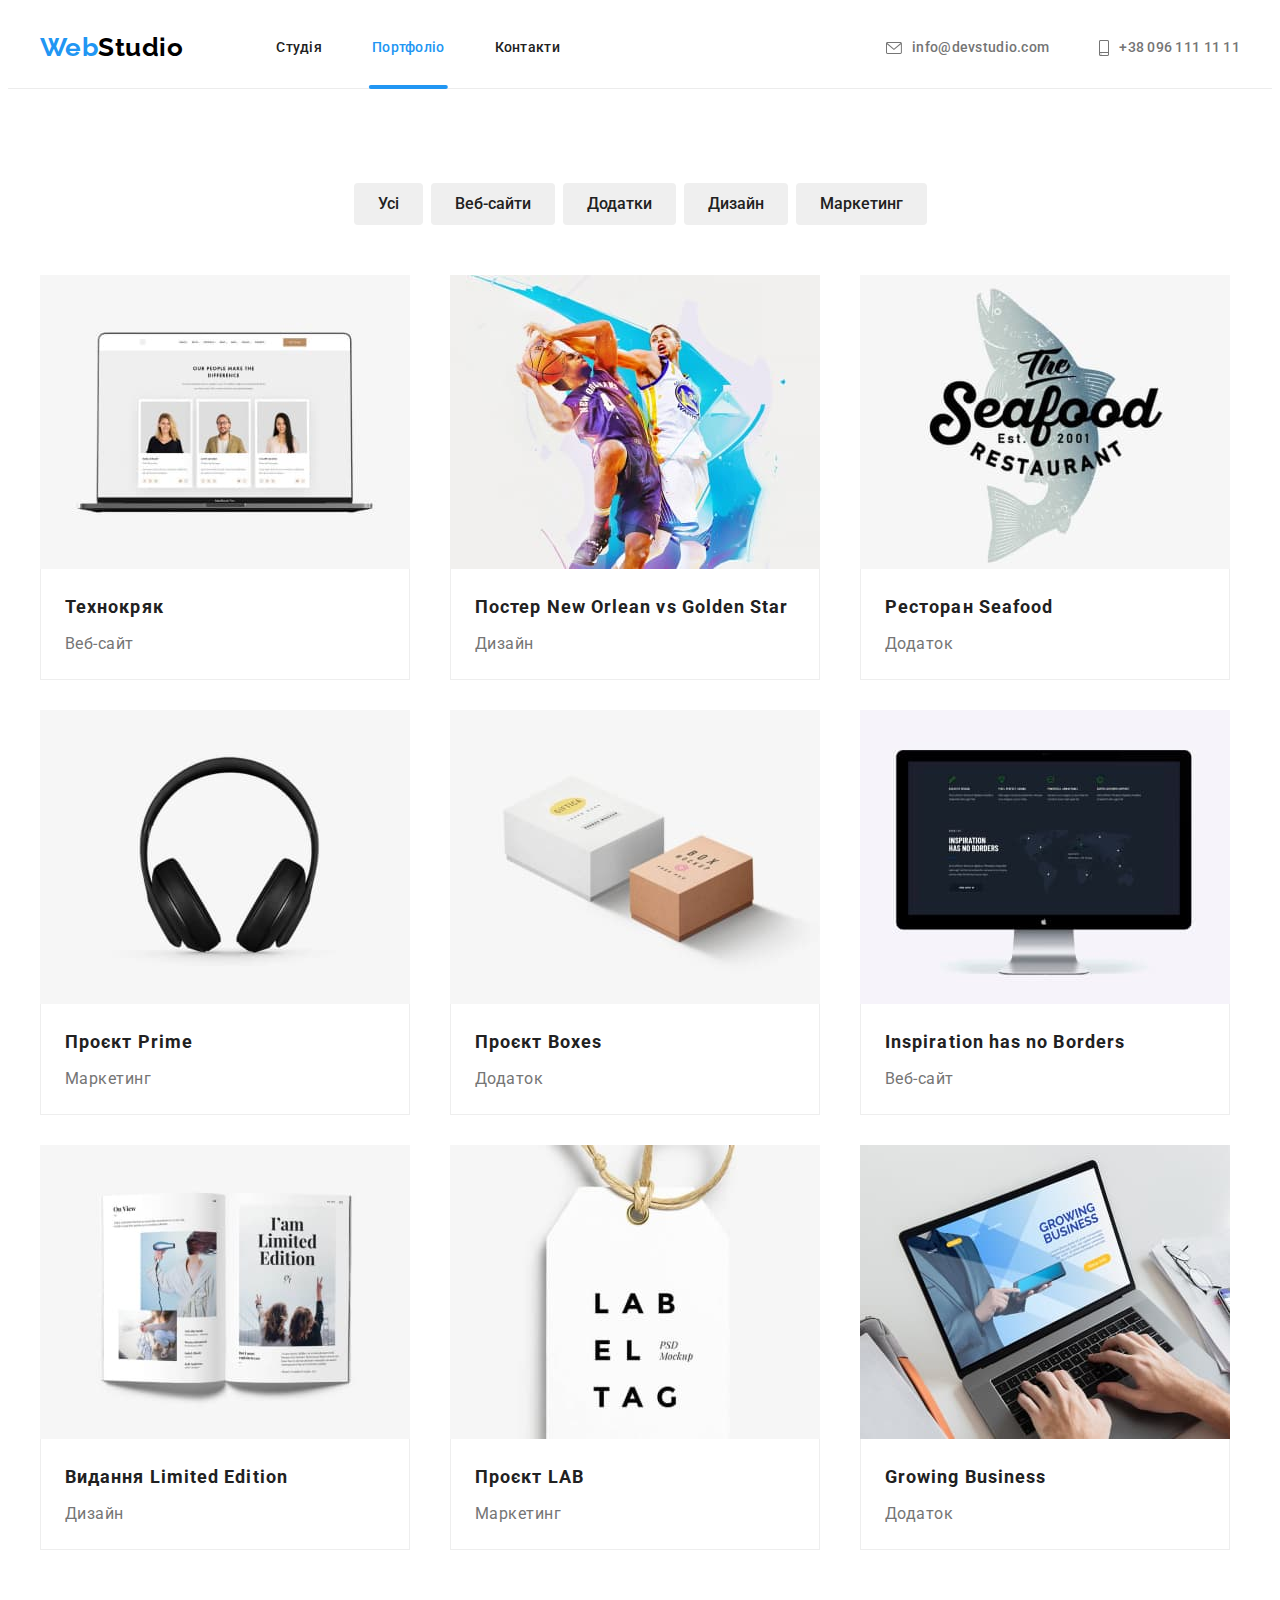
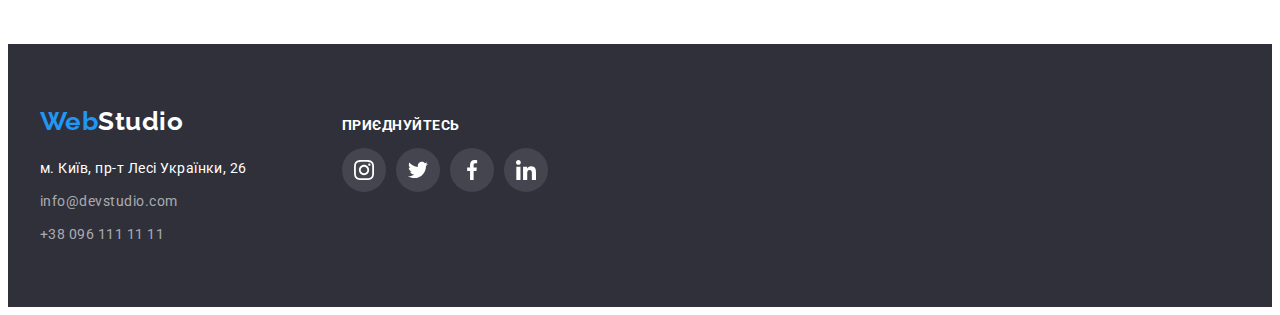
==== portfolio.html @ 2c67668e "Add hw5" ====
<!DOCTYPE html>
<html lang="uk">
  <head>
    <meta charset="UTF-8" />
    <meta http-equiv="X-UA-Compatible" content="IE=edge" />
    <meta name="viewport" content="width=device-width, initial-scale=1.0" />
    <title>Портфоліо</title>
    <link rel="preconnect" href="https://fonts.googleapis.com" />
    <link rel="preconnect" href="https://fonts.gstatic.com" crossorigin />
    <link
      href="https://fonts.googleapis.com/css2?family=Raleway:wght@700&family=Roboto:wght@400;500;700;900&display=swap"
      rel="stylesheet"
    />
    <link
      rel="stylesheet"
      href="https://cdnjs.cloudflare.com/ajax/libs/modern-normalize/1.1.0/modern-normalize.min.css"
      integrity="sha512-wpPYUAdjBVSE4KJnH1VR1HeZfpl1ub8YT/NKx4PuQ5NmX2tKuGu6U/JRp5y+Y8XG2tV+wKQpNHVUX03MfMFn9Q=="
      crossorigin="anonymous"
      referrerpolicy="no-referrer"
    />
    <link rel="stylesheet" href="./css/styles.css" />
  </head>

  <body>
    <!--Шапка сайта-->

    <header class="upper">
      <div class="container upper-block">
        <nav class="site-navig">
          <a href="./index.html" class="logo-black"
            ><span lang="en"><span class="logo-blue">Web</span>Studio</span></a
          >
          <ul class="site-nav list">
            <li class="item"><a href="./index.html" class="link">Студія</a></li>
            <li class="item"><a href="./portfolio.html" class="link current">Портфоліо</a></li>
            <li class="item"><a href="" class="link">Контакти</a></li>
          </ul>
        </nav>
        <ul class="contacts list">
          <li class="item">
            <a href="mailto:info@devstudio.com" class="link"
              ><svg class="icon-envelope"><use href="./images/icons.svg#icon-envelope"></use></svg
              >info@devstudio.com
            </a>
          </li>
          <li class="item">
            <a href="tel:+380961111111" class="link"
              ><svg class="icon-smartphone">
                <use href="./images/icons.svg#icon-smartphone"></use>
              </svg>
              +38 096 111 11 11
            </a>
          </li>
        </ul>
      </div>
    </header>

    <main>
      <section class="portfolio part">
        <div class="container">
          <h2 class="visually-hidden">Портфоліо</h2>
          <ul class="filters list">
            <li class="item"><button type="button" class="click all">Усі</button></li>
            <li class="item"><button type="button" class="click web">Веб-сайти</button></li>
            <li class="item"><button type="button" class="click app">Додатки</button></li>
            <li class="item"><button type="button" class="click des">Дизайн</button></li>
            <li class="item"><button type="button" class="click mark">Маркетинг</button></li>
          </ul>
          <ul class="works list">
            <li class="item">
              <a href="" class="works-link">
                <div class="thumb">
                  <img src="./images/laptop.jpg" alt="Технокряк" width="370" height="294" />
                  <div class="description-overlay">
                    <div class="card-description">
                      <p class="text">
                        Ресурс пропонує комплексні пропозиції з різним рівнем функціоналу та
                        сервісів. Все це дозволить відвідувачу отримати вичерпні відомості про
                        компанію чи приватну особу.
                      </p>
                    </div>
                  </div>
                </div>
                <div class="card-border">
                  <h3 class="works-title">Технокряк</h3>
                  <p class="works-text">Веб-сайт</p>
                </div>
              </a>
            </li>
            <li class="item">
              <a href="" class="works-link"
                ><div class="thumb">
                  <img
                    src="./images/basketball.jpg"
                    alt="Баскетбольний постер"
                    width="370"
                    height="294"
                  />
                  <div class="description-overlay">
                    <div class="card-description">
                      <p class="text">
                        Ресурс пропонує комплексні пропозиції з різним рівнем функціоналу та
                        сервісів. Все це дозволить відвідувачу отримати вичерпні відомості про
                        компанію чи приватну особу.
                      </p>
                    </div>
                  </div>
                </div>
                <div class="card-border">
                  <h3 class="works-title">Постер New Orlean vs Golden Star</h3>
                  <p class="works-text">Дизайн</p>
                </div>
              </a>
            </li>
            <li class="item">
              <a href="" class="works-link"
                ><div class="thumb">
                  <img src="./images/seafood.jpg" alt="Ресторан Seafood" width="370" height="294" />
                  <div class="description-overlay">
                    <div class="card-description">
                      <p class="text">
                        Ресурс пропонує комплексні пропозиції з різним рівнем функціоналу та
                        сервісів. Все це дозволить відвідувачу отримати вичерпні відомості про
                        компанію чи приватну особу.
                      </p>
                    </div>
                  </div>
                </div>
                <div class="card-border">
                  <h3 class="works-title">Ресторан Seafood</h3>
                  <p class="works-text">Додаток</p>
                </div>
              </a>
            </li>
            <li class="item">
              <a href="" class="works-link"
                ><div class="thumb">
                  <img src="./images/headphone.jpg" alt="Проєкт Prime" width="370" height="294" />
                  <div class="description-overlay">
                    <div class="card-description">
                      <p class="text">
                        Ресурс пропонує комплексні пропозиції з різним рівнем функціоналу та
                        сервісів. Все це дозволить відвідувачу отримати вичерпні відомості про
                        компанію чи приватну особу.
                      </p>
                    </div>
                  </div>
                </div>
                <div class="card-border">
                  <h3 class="works-title">Проєкт Prime</h3>
                  <p class="works-text">Маркетинг</p>
                </div>
              </a>
            </li>
            <li class="item">
              <a href="" class="works-link"
                ><div class="thumb">
                  <img src="./images/boxes.jpg" alt="Проєкт Boxes" width="370" height="294" />
                  <div class="description-overlay">
                    <div class="card-description">
                      <p class="text">
                        Ресурс пропонує комплексні пропозиції з різним рівнем функціоналу та
                        сервісів. Все це дозволить відвідувачу отримати вичерпні відомості про
                        компанію чи приватну особу.
                      </p>
                    </div>
                  </div>
                </div>
                <div class="card-border">
                  <h3 class="works-title">Проєкт Boxes</h3>
                  <p class="works-text">Додаток</p>
                </div>
              </a>
            </li>
            <li class="item">
              <a href="" class="works-link"
                ><div class="thumb">
                  <img
                    src="./images/monitor.jpg"
                    alt="Inspiration has no Borders"
                    width="370"
                    height="294"
                  />
                  <div class="description-overlay">
                    <div class="card-description">
                      <p class="text">
                        Ресурс пропонує комплексні пропозиції з різним рівнем функціоналу та
                        сервісів. Все це дозволить відвідувачу отримати вичерпні відомості про
                        компанію чи приватну особу.
                      </p>
                    </div>
                  </div>
                </div>
                <div class="card-border">
                  <h3 class="works-title">Inspiration has no Borders</h3>
                  <p class="works-text">Веб-сайт</p>
                </div>
              </a>
            </li>
            <li class="item">
              <a href="" class="works-link"
                ><div class="thumb">
                  <img
                    src="./images/book.jpg"
                    alt="Видання Limited edition"
                    width="370"
                    height="294"
                  />
                  <div class="description-overlay">
                    <div class="card-description">
                      <p class="text">
                        Ресурс пропонує комплексні пропозиції з різним рівнем функціоналу та
                        сервісів. Все це дозволить відвідувачу отримати вичерпні відомості про
                        компанію чи приватну особу.
                      </p>
                    </div>
                  </div>
                </div>
                <div class="card-border">
                  <h3 class="works-title">Видання Limited Edition</h3>
                  <p class="works-text">Дизайн</p>
                </div>
              </a>
            </li>
            <li class="item">
              <a href="" class="works-link"
                ><div class="thumb">
                  <img src="./images/lab.jpg" alt="Проєкт LAB" width="370" height="294" />
                  <div class="description-overlay">
                    <div class="card-description">
                      <p class="text">
                        Ресурс пропонує комплексні пропозиції з різним рівнем функціоналу та
                        сервісів. Все це дозволить відвідувачу отримати вичерпні відомості про
                        компанію чи приватну особу.
                      </p>
                    </div>
                  </div>
                </div>
                <div class="card-border">
                  <h3 class="works-title">Проєкт LAB</h3>
                  <p class="works-text">Маркетинг</p>
                </div>
              </a>
            </li>
            <li class="item">
              <a href="" class="works-link"
                ><div class="thumb">
                  <img
                    src="./images/business.jpg"
                    alt="Додаток Growing Business"
                    width="370"
                    height="294"
                  />
                  <div class="description-overlay">
                    <div class="card-description">
                      <p class="text">
                        Ресурс пропонує комплексні пропозиції з різним рівнем функціоналу та
                        сервісів. Все це дозволить відвідувачу отримати вичерпні відомості про
                        компанію чи приватну особу.
                      </p>
                    </div>
                  </div>
                </div>
                <div class="card-border">
                  <h3 class="works-title">Growing Business</h3>
                  <p class="works-text">Додаток</p>
                </div>
              </a>
            </li>
          </ul>
        </div>
      </section>
    </main>

    <!--Футер-->

    <footer class="lower">
      <div class="container lower-content">
        <div>
          <a href="./index.html" class="logo-white"
            ><span lang="en"><span class="logo-blue">Web</span>Studio</span></a
          >

          <address class="addr">
            <p class="address">м. Київ, пр-т Лесі Українки, 26</p>
            <ul class="lower-contacts list">
              <li class="mail">
                <a href="mailto:info@devstudio.com" class="link">info@devstudio.com</a>
              </li>
              <li class="phone"><a href="tel:+380961111111" class="link">+38 096 111 11 11</a></li>
            </ul>
          </address>
        </div>

        <div class="social">
          <h3 class="connect">Приєднуйтесь</h3>
          <ul class="list social-list">
            <li class="item">
              <a class="link" href=""
                ><svg width="20px" height="20px">
                  <use href="./images/icons.svg#icon-instagram-footer"></use></svg
              ></a>
            </li>
            <li class="item">
              <a class="link" href=""
                ><svg width="20px" height="20px">
                  <use href="./images/icons.svg#icon-twitter-footer"></use></svg
              ></a>
            </li>
            <li class="item">
              <a class="link" href=""
                ><svg width="20px" height="20px">
                  <use href="./images/icons.svg#icon-facebook-footer"></use></svg
              ></a>
            </li>
            <li class="item">
              <a class="link" href=""
                ><svg width="20px" height="20px">
                  <use href="./images/icons.svg#icon-linkedin-footer"></use></svg
              ></a>
            </li>
          </ul>
        </div>
      </div>
    </footer>
  </body>
</html>
---- css/styles.css ----
:root {
  --primary-text-color: #757575;
  --secondary-text-color: #212121;
  --accent-color: #2196f3;
  --bcg-color: #ffffff;
  --logo-upper: #000000;
  --hero-bcg: #c4c4c4;
  --secondary-white: #f5f4fa;
  --lower-contacts: rgba(255, 255, 255, 0.6);
  --lower-bgc: #2f303a;
  --icons-color: #afb1b8;
  --modal-bcg: rgba(0, 0, 0, 0.2);
  --overlay-bcg: rgba(33, 150, 243, 0.9);
}

body {
  background-color: var(--bcg-color);
  color: var(--primary-text-color);
  font-family: Roboto, sans-serif;
  letter-spacing: 0.03em;
}

.list {
  margin: 0;
  padding: 0;

  list-style: none;
}
/* HEADER */

.upper {
  border-bottom: 1px solid rgba(236, 236, 236, 1);
}

.upper-block {
  display: flex;
  align-items: center;
}

.site-navig {
  display: flex;
  align-items: center;
}

/* logo */
.logo-black {
  color: var(--logo-upper);
  font-family: Raleway, sans-serif;
  font-weight: 700;
  font-size: 26px;
  line-height: 1.2;
  text-decoration: none;
}

.logo-blue {
  color: var(--accent-color);
  font-family: Raleway, sans-serif;
  font-weight: 700;
  font-size: 26px;
  line-height: 1.2;
  text-decoration: none;
}

/* site-nav header*/

.site-nav {
  display: flex;
  margin-left: 93px;
}

.site-nav .item + .item {
  margin-left: 50px;
}

.site-nav .link {
  display: block;
  padding-top: 32px;
  padding-bottom: 32px;

  color: var(--secondary-text-color);
  font-weight: 500;
  font-size: 14px;
  line-height: 1.14;
  letter-spacing: 0.02em;
  text-decoration: none;
  transition: color 250ms cubic-bezier(0.4, 0, 0.2, 1);
}

.site-nav .link:hover,
.site-nav .link:focus {
  color: var(--accent-color);
}

.site-nav .link.current {
  color: var(--accent-color);
  position: relative;
}

.site-nav .link.current::after {
  position: absolute;
  content: '';
  left: 50%;
  bottom: -1px;
  transform: translate(-50%, 0%);
  border-radius: 2px;
  width: 108%;
  height: 4px;
  background-color: #2196f3;
}

/* contacts header */

.contacts {
  display: flex;
  margin-left: auto;
}

.contacts .item + .item {
  margin-left: 50px;
}

.contacts .link {
  display: flex;
  align-items: center;
  justify-content: center;
  padding-top: 32px;
  padding-bottom: 32px;

  color: var(--primary-text-color);
  font-weight: 500;
  font-size: 14px;
  line-height: 1.14;
  letter-spacing: 0.02em;
  text-decoration: none;

  transition: color 250ms cubic-bezier(0.4, 0, 0.2, 1);
}

.contacts .link:hover,
.contacts .link:focus {
  color: var(--accent-color);
}

.icon-smartphone {
  width: 10px;
  height: 16px;
  margin-right: 10px;
  fill: var(--primary-text-color);
  fill: currentColor;
}

.icon-envelope {
  width: 16px;
  height: 12px;
  margin-right: 10px;
  fill: currentColor;
}

/* MAIN */

.hero {
  padding-top: 200px;
  padding-bottom: 200px;
  background-color: var(--hero-bcg);
  text-align: center;
  margin-left: auto;
  margin-right: auto;

  background-image: linear-gradient(to right, rgba(47, 48, 58, 0.4), rgba(47, 48, 58, 0.4)),
    url('../images/hero-img.jpg');
  background-repeat: no-repeat;
  background-size: cover;
  background-position: center;

  height: 600px;
  max-width: 1600px;
}

.hero-title {
  margin-top: 0;
  margin: 0 auto;
  margin-bottom: 30px;
  max-width: 696px;

  color: var(--bcg-color);
  font-weight: 900;
  font-size: 44px;
  line-height: 1.36;
  letter-spacing: 0.06em;
  text-transform: uppercase;
}

button {
  font-family: inherit;
}

.hero-button {
  padding: 10px 32px 10px 32px;
  border-radius: 4px;

  color: var(--bcg-color);
  background-color: var(--accent-color);
  border-color: transparent;
  font-weight: 700;
  font-size: 16px;
  line-height: 1.88;
  align-items: center;
  text-align: center;
  letter-spacing: 0.06em;
  text-decoration: none;
  cursor: pointer;
  box-shadow: 0px 4px 4px rgba(0, 0, 0, 0.15);
}

/* Модальне вікно */

.backdrop {
  position: fixed;
  top: 0;
  left: 0;
  width: 100vw;
  height: 100vh;
  background-color: var(--modal-bcg);
  opacity: 1;
  transition: opacity 250ms cubic-bezier(0.4, 0, 0.2, 1);
}

.backdrop.is-hidden {
  opacity: 0;
  pointer-events: none;
  visibility: hidden;
}

.backdrop.is-hidden .modal {
  transform: translate(-50%, -50%) scale(0.9);
}
.modal {
  position: absolute;
  top: 50%;
  left: 50%;
  transform: translate(-50%, -50%) scale(1);

  min-width: 528px;
  min-height: 581px;

  background-color: var(--bcg-color);

  transition: transform 250ms cubic-bezier(0.4, 0, 0.2, 1);
}

.close-button {
  position: absolute;
  right: 8px;
  top: 8px;
  padding: 0;
  border: none;
  height: 30px;
  background-color: #ffffff;
  cursor: pointer;
}

/* Sections */

.part {
  padding-bottom: 94px;
  padding-top: 94px;
}

.part.no-padding {
  padding-top: 0;
}

.part-title {
  margin-top: 0;
  margin-bottom: 50px;

  color: var(--secondary-text-color);
  font-weight: 700;
  font-size: 36px;
  line-height: 1.17;
  text-align: center;
}

/* FEATURES */

.features {
  display: flex;
  flex-wrap: wrap;
  gap: 30px;
}

.features .item {
  flex-basis: calc((100% - 90px) / 4);
}

.icon-cont {
  display: flex;
  align-items: center;
  justify-content: center;
  height: 120px;
  background-color: var(--secondary-white);
  margin-bottom: 30px;
}

.button-icon {
  width: 70px;
  height: 70px;
}

.features-title {
  margin-top: 0;
  margin-bottom: 10px;

  color: var(--secondary-text-color);
  font-weight: 700;
  font-size: 14px;
  line-height: 1.14;
  text-transform: uppercase;
}

.features .text {
  margin: 0;

  font-size: 14px;
  line-height: 1.71;
}

/* Чим ми займаємось */

img {
  display: block;
  width: 100%;
  height: auto;
}

.job {
  display: flex;
  /* justify-content: space-between; */
  flex-wrap: wrap;
  gap: 30px;
}

.job .item {
  flex-basis: calc((100% - 60px) / 3);
  position: relative;
}

.job-title {
  display: flex;
  align-items: center;
  justify-content: center;
  margin: 0;
  width: 370px;
  height: 70px;
  position: absolute;
  bottom: 0;

  font-style: normal;
  font-weight: 700;
  font-size: 14px;
  line-height: 1.14;
  text-transform: uppercase;
  color: #ffffff;

  background: rgba(47, 48, 58, 0.8);
}

/* Our team */

.our-team {
  background-color: var(--secondary-white);
}

.team {
  display: flex;
  /* justify-content: space-between; */
  flex-wrap: wrap;
  gap: 30px;
}

.team-item {
  flex-basis: calc((100% - 90px) / 4);
  padding-bottom: 30px;
  text-align: center;
  border-bottom-right-radius: 4px;
  border-bottom-left-radius: 4px;

  box-shadow: 0px 1px 3px rgba(0, 0, 0, 0.12), 0px 1px 1px rgba(0, 0, 0, 0.14),
    0px 2px 1px rgba(0, 0, 0, 0.2);

  background-color: var(--bcg-color);
}

.team-photo {
  margin-bottom: 30px;
}

.team-names {
  margin-top: 0;
  margin-bottom: 10px;

  color: var(--secondary-text-color);
  font-weight: 500;
  font-size: 16px;
  line-height: 1.19;
}

.team-text {
  margin-top: 0;
  margin-bottom: 0;

  font-size: 16px;
  line-height: 1.19;
}

.member-contacts {
  display: flex;
  justify-content: center;
  margin: 16px 0 0 0;
  gap: 10px;
}

.member-contacts .item {
  width: 44px;
  height: 44px;
}

.sociallink {
  display: flex;
  justify-content: center;
  align-items: center;
  height: 44px;
  color: var(--icons-color);
  border-radius: 50%;
  transition: color 250ms cubic-bezier(0.4, 0, 0.2, 1),
    background-color 250ms cubic-bezier(0.4, 0, 0.2, 1);
}

.member-contacts .sociallink:hover,
.member-contacts .sociallink:focus {
  background-color: var(--accent-color);
  color: var(--bcg-color);
}

.sociallink .icons {
  fill: currentColor;
}

/* Постійні Клієнти */

.clients-list {
  display: flex;
  justify-content: space-between;
}

.clients-list .link {
  display: flex;
  justify-content: center;
  align-items: center;
  width: 170px;
  height: 92px;
  border: 1px solid rgba(175, 177, 184, 1);
  border-radius: 4px;

  color: var(--icons-color);

  transition: color 250ms cubic-bezier(0.4, 0, 0.2, 1), border 250ms cubic-bezier(0.4, 0, 0.2, 1);
}

.clients-list .link:hover,
.clients-list .link:focus {
  color: var(--accent-color);
  border: 1px solid var(--accent-color);
}

.clients-icon {
  width: 106px;
  height: 60px;
  fill: currentColor;
}

/* Футер */

.lower-content {
  display: flex;
  align-items: baseline;
}

.lower {
  padding-top: 60px;
  padding-bottom: 60px;

  background-color: var(--lower-bgc);
}

.logo-white {
  color: var(--bcg-color);
  font-family: Raleway, sans-serif;
  font-weight: 700;
  font-size: 26px;
  line-height: 1.2;
  text-decoration: none;
}

.addr {
  margin-top: 20px;
}

.address {
  margin-top: 0;
  margin-bottom: 9px;

  color: var(--bcg-color);
  font-style: normal;
  font-size: 14px;
  line-height: 1.71;
}

.lower-contacts .link {
  color: var(--lower-contacts);
  font-style: normal;
  font-size: 14px;
  line-height: 1.71;
  text-decoration: none;
  transition: color 250ms cubic-bezier(0.4, 0, 0.2, 1);
}

.lower-contacts .link:hover,
.lower-contacts .link:focus {
  color: var(--accent-color);
}

.lower-contacts .mail {
  margin-bottom: 9px;
}

.social {
  margin-left: 95px;
}

.connect {
  font-weight: 700;
  font-size: 14px;
  line-height: 1.14;
  text-transform: uppercase;
  color: var(--bcg-color);
}

.social-list {
  display: flex;
}

.social-list .item {
  margin-right: 10px;
}

.social-list .item:last-child {
  margin-right: 0px;
}

.social-list .link {
  display: flex;
  align-items: center;
  justify-content: center;
  width: 44px;
  height: 44px;
  background-color: rgba(255, 255, 255, 0.1);
  border-radius: 50%;
  transition: background-color 250ms cubic-bezier(0.4, 0, 0.2, 1);
}

.social-list .link:hover,
.social-list .link:focus {
  background-color: var(--accent-color);
}

/* PORTFOLIO STYLES */

.visually-hidden {
  position: absolute;
  white-space: nowrap;
  width: 1px;
  height: 1px;
  overflow: hidden;
  border: 0;
  padding: 0;
  clip: rect(0 0 0 0);
  clip-path: inset(50%);
  margin: -1px;
}

.filters {
  display: flex;
  justify-content: center;
  margin-bottom: 50px;
}

.filters .item + .item {
  margin-left: 8px;
}

.filters .click {
  padding: 6px 22px;

  border-radius: 4px;

  font-weight: 500;
  font-size: 16px;
  line-height: 1.62;
  text-align: center;
  color: var(--secondary-text-color);
  border-color: transparent;
  text-decoration: none;
  cursor: pointer;
  transition: color 250ms cubic-bezier(0.4, 0, 0.2, 1),
    background-color 250ms cubic-bezier(0.4, 0, 0.2, 1),
    box-shadow 250ms cubic-bezier(0.4, 0, 0.2, 1);
}

.filters .click:hover,
.filters .click:focus {
  color: var(--bcg-color);
  background-color: var(--accent-color);
  box-shadow: 0px 3px 1px rgba(0, 0, 0, 0.1), 0px 1px 2px rgba(0, 0, 0, 0.08),
    0px 2px 2px rgba(0, 0, 0, 0.12);
}

.works {
  display: flex;
  flex-wrap: wrap;
  gap: 30px;
}

.works .item {
  flex-basis: calc((100% - 60px) / 3);
}

.works-link {
  display: inline-block;
  text-decoration: none;
  transition: box-shadow 250ms cubic-bezier(0.4, 0, 0.2, 1);
}

.works-link:hover,
.works-link:focus {
  box-shadow: 0px 1px 1px rgba(0, 0, 0, 0.12), 0px 4px 4px rgba(0, 0, 0, 0.06),
    1px 4px 6px rgba(0, 0, 0, 0.16);
}

.thumb {
  position: relative;
  overflow: hidden;
}

.description-overlay {
  position: absolute;
  top: 0;
  left: 0;
  width: 100%;
  height: 100%;
  background-color: var(--overlay-bcg);
  transform: translateY(100%);
  transition: transform 250ms cubic-bezier(0.4, 0, 0.2, 1);
}

.works-link:hover .description-overlay {
  transform: translateY(0);
}

.card-description {
  display: inline-block;
  position: absolute;
  top: 0;
  padding: 63px 24px;
  font-style: normal;
  font-weight: 400;
  font-size: 18px;
  line-height: 1.56;
  color: #ffffff;
}

.card-description .text {
  margin: 0;
}

.card-border {
  border-left: 1px solid rgba(238, 238, 238, 1);
  border-right: 1px solid rgba(238, 238, 238, 1);
  border-bottom: 1px solid rgba(238, 238, 238, 1);
  padding: 20px 24px;
}

.works-title {
  margin-bottom: 4px;
  margin-top: 0px;

  font-weight: 700;
  font-size: 18px;
  line-height: 2;
  letter-spacing: 0.06em;
  color: var(--secondary-text-color);
}

.works-text {
  margin-top: 0;
  margin-bottom: 0px;

  font-size: 16px;
  line-height: 1.88;
  color: var(--primary-text-color);
}

.container {
  width: 1200px;
  padding-left: 15px;
  padding-right: 15px;
  margin: 0 auto;
}
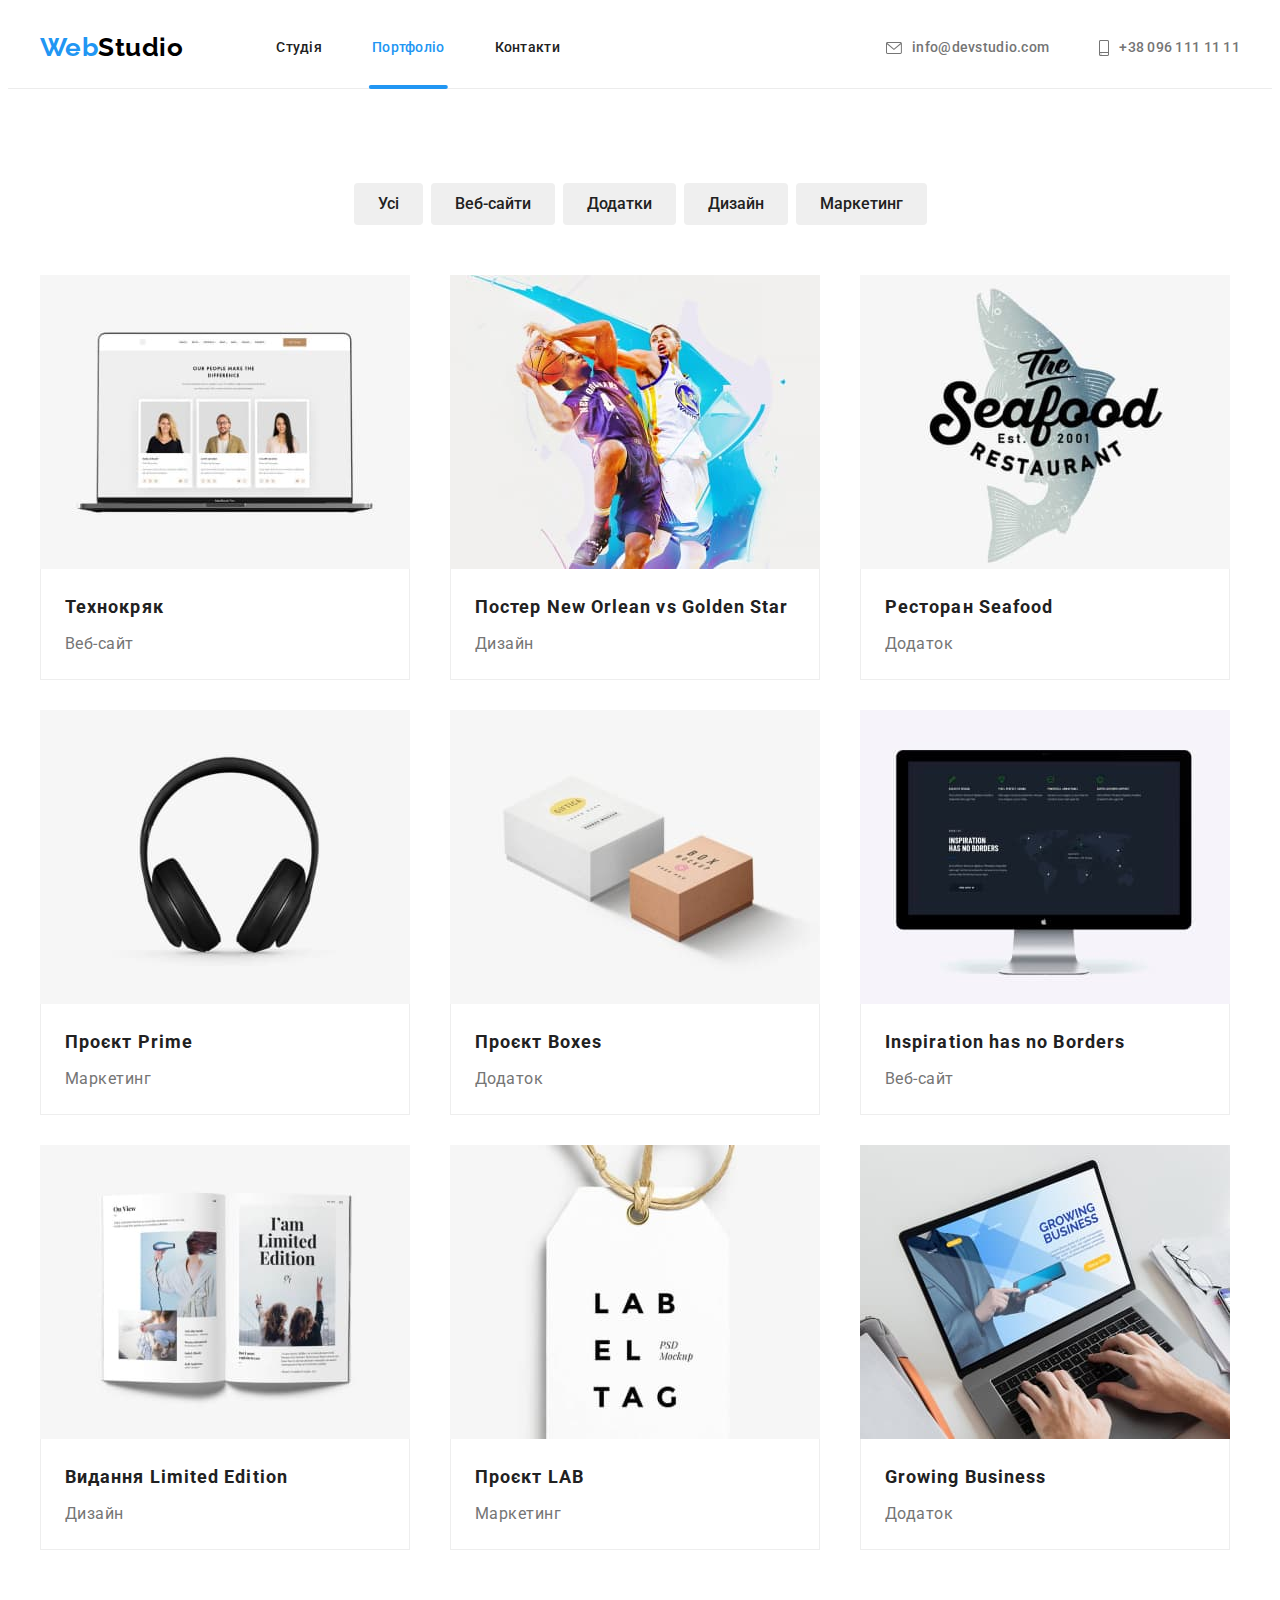
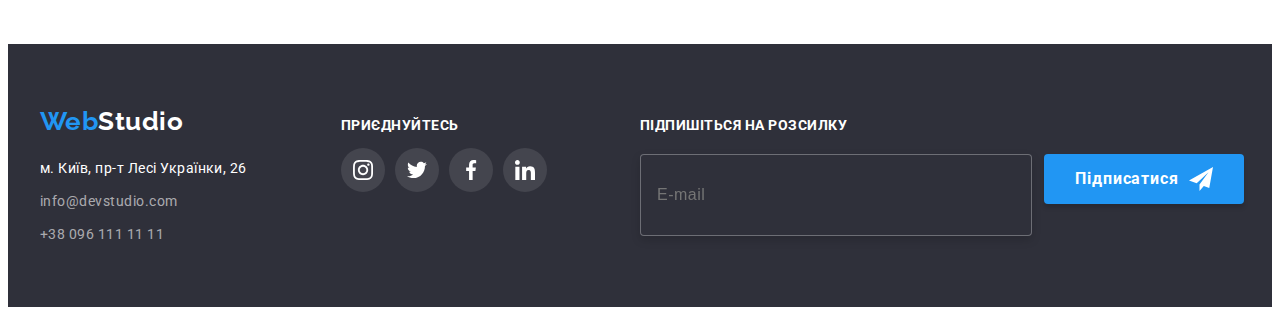
==== commit 1a1d89ae: "Add forms" ====
--- a/portfolio.html
+++ b/portfolio.html
@@ -321,6 +321,18 @@
             </li>
           </ul>
         </div>
+        <form class="lower-form">
+          <label for="mail">Підпишіться на розсилку</label>
+          <div>
+            <input type="email" name="email" id="mail" placeholder="E-mail" />
+            <button type="submit">
+              Підписатися
+              <svg class="icon-sign" width="24px" height="24px">
+                <use href=".//images/icons.svg#icon-sign"></use>
+              </svg>
+            </button>
+          </div>
+        </form>
       </div>
     </footer>
   </body>
--- a/css/styles.css
+++ b/css/styles.css
@@ -223,6 +223,7 @@
   background-color: var(--modal-bcg);
   opacity: 1;
   transition: opacity 250ms cubic-bezier(0.4, 0, 0.2, 1);
+  z-index: 1;
 }
 
 .backdrop.is-hidden {
@@ -234,11 +235,14 @@
 .backdrop.is-hidden .modal {
   transform: translate(-50%, -50%) scale(0.9);
 }
+
 .modal {
   position: absolute;
   top: 50%;
   left: 50%;
   transform: translate(-50%, -50%) scale(1);
+  padding: 40px;
+  border-radius: 4px;
 
   min-width: 528px;
   min-height: 581px;
@@ -259,6 +263,172 @@
   cursor: pointer;
 }
 
+.form {
+  width: 448px;
+}
+
+.form-title {
+  display: block;
+  margin-bottom: 12px;
+  font-weight: 700;
+  font-size: 20px;
+  line-height: 1.15;
+  text-align: center;
+  letter-spacing: 0.03em;
+
+  color: #212121;
+}
+
+.form-field {
+  position: relative;
+  display: flex;
+  flex-direction: column;
+  margin-bottom: 10px;
+}
+
+.form-field .label {
+  margin-bottom: 4px;
+  font-weight: 400;
+  font-size: 12px;
+  line-height: 1.17;
+  letter-spacing: 0.01em;
+}
+
+.form-field .input {
+  margin: 0;
+  padding: 0 0 0 42px;
+  height: 40px;
+
+  border: 1px solid rgba(33, 33, 33, 0.2);
+  border-radius: 4px;
+
+  transition: border 250ms cubic-bezier(0.4, 0, 0.2, 1);
+}
+
+.form-field .input:focus {
+  outline: none;
+  border: 1px solid var(--accent-color);
+}
+
+.form-field .icon-form {
+  position: absolute;
+  bottom: 11px;
+  left: 12px;
+  fill: #212121;
+
+  transition: fill 250ms cubic-bezier(0.4, 0, 0.2, 1);
+}
+
+.form-field .input:focus + .icon-form {
+  fill: var(--accent-color);
+}
+
+.comment-field {
+  margin-bottom: 20px;
+}
+
+.form-field textarea {
+  padding: 12px 16px;
+  resize: none;
+  height: 120px;
+
+  font-weight: 400;
+  font-size: 12px;
+  line-height: 1.17;
+  letter-spacing: 0.01em;
+
+  border: 1px solid rgba(33, 33, 33, 0.2);
+  border-radius: 4px;
+
+  transition: border 250ms cubic-bezier(0.4, 0, 0.2, 1);
+}
+
+.form-field textarea:placeholder-shown {
+  font-weight: 400;
+  font-size: 12px;
+  line-height: 1.17;
+  letter-spacing: 0.01em;
+
+  color: rgba(117, 117, 117, 0.5);
+}
+
+.form-field textarea:focus {
+  outline: none;
+  border: 1px solid var(--accent-color);
+}
+
+.checkbox-field {
+  display: flex;
+  margin-bottom: 30px;
+  align-items: center;
+}
+
+.checkbox {
+  /* appearance: none; */
+  position: absolute;
+  white-space: nowrap;
+  width: 1px;
+  height: 1px;
+  overflow: hidden;
+  border: 0;
+  padding: 0;
+  clip: rect(0 0 0 0);
+  clip-path: inset(50%);
+  margin: -1px;
+  
+}
+
+.checkbox:checked + .icon-checkbox {
+  fill: none;
+  background-image: url(../images/checked.svg);
+  
+}
+
+.icon-checkbox {
+  margin-right: 8px;
+  width: 16px;
+  height: 15px;
+  fill: #212121;
+}
+
+.policy-text {
+  width: 400px;
+  height: 24px;
+
+  font-weight: 400;
+  font-size: 14px;
+  line-height: 1.71;
+  letter-spacing: 0.03em;
+}
+
+.policy-text .policy-accent {
+  font-style: normal;
+  text-decoration-line: underline;
+
+  color: #2196f3;
+}
+
+.send-button {
+  display: block;
+  margin-left: auto;
+  margin-right: auto;
+
+  width: 200px;
+  height: 50px;
+
+  font-weight: 700;
+  font-size: 16px;
+  line-height: 1.88;
+  letter-spacing: 0.06em;
+  text-align: center;
+
+  color: var(--bcg-color);
+  background: #188ce8;
+  box-shadow: 0px 4px 4px rgba(0, 0, 0, 0.15);
+  border: 1px solid #188ce8;
+  border-radius: 4px;
+}
+
 /* Sections */
 
 .part {
@@ -335,7 +505,6 @@
 
 .job {
   display: flex;
-  /* justify-content: space-between; */
   flex-wrap: wrap;
   gap: 30px;
 }
@@ -373,7 +542,6 @@
 
 .team {
   display: flex;
-  /* justify-content: space-between; */
   flex-wrap: wrap;
   gap: 30px;
 }
@@ -504,6 +672,7 @@
 
 .addr {
   margin-top: 20px;
+  width: 231px;
 }
 
 .address {
@@ -535,7 +704,7 @@
 }
 
 .social {
-  margin-left: 95px;
+  margin-left: 70px;
 }
 
 .connect {
@@ -572,6 +741,81 @@
 .social-list .link:hover,
 .social-list .link:focus {
   background-color: var(--accent-color);
+}
+
+.lower-form {
+  margin-left: 93px;
+}
+
+.lower-form label {
+  display: block;
+  margin-bottom: 20px;
+
+  font-weight: 700;
+  font-size: 14px;
+  line-height: 1.14;
+  text-transform: uppercase;
+
+  color: var(--bcg-color);
+}
+
+.lower-form div {
+  display: flex;
+}
+
+.lower-form input {
+  margin-right: 12px;
+  padding: 15px 16px;
+  width: 358px;
+  height: 50px;
+
+  border-radius: 4px;
+  border: 1px solid rgba(255, 255, 255, 0.3);
+  filter: drop-shadow(0px 4px 4px rgba(0, 0, 0, 0.15));
+
+  background-color: var(--lower-bgc);
+
+  transition: border 250ms cubic-bezier(0.4, 0, 0.2, 1);
+}
+
+.lower-form input:placeholder-shown {
+  font-weight: 400;
+  font-size: 16px;
+  line-height: 1.25;
+  letter-spacing: 0.03em;
+
+  color: rgba(255, 255, 255, 0.6);
+}
+
+.lower-form input:focus {
+  outline: none;
+  border: 1px solid var(--accent-color);
+  color: var(--bcg-color);
+}
+
+.lower-form button {
+  display: flex;
+  padding: 0;
+  justify-content: center;
+  align-items: center;
+
+  width: 200px;
+  height: 50px;
+
+  font-weight: 700;
+  font-size: 16px;
+  line-height: 1.88;
+  letter-spacing: 0.06em;
+
+  border-style: none;
+  border-radius: 4px;
+  box-shadow: 0px 4px 4px rgba(0, 0, 0, 0.15);
+  background: var(--accent-color);
+  color: var(--bcg-color);
+}
+
+.icon-sign {
+  margin-left: 10px;
 }
 
 /* PORTFOLIO STYLES */
